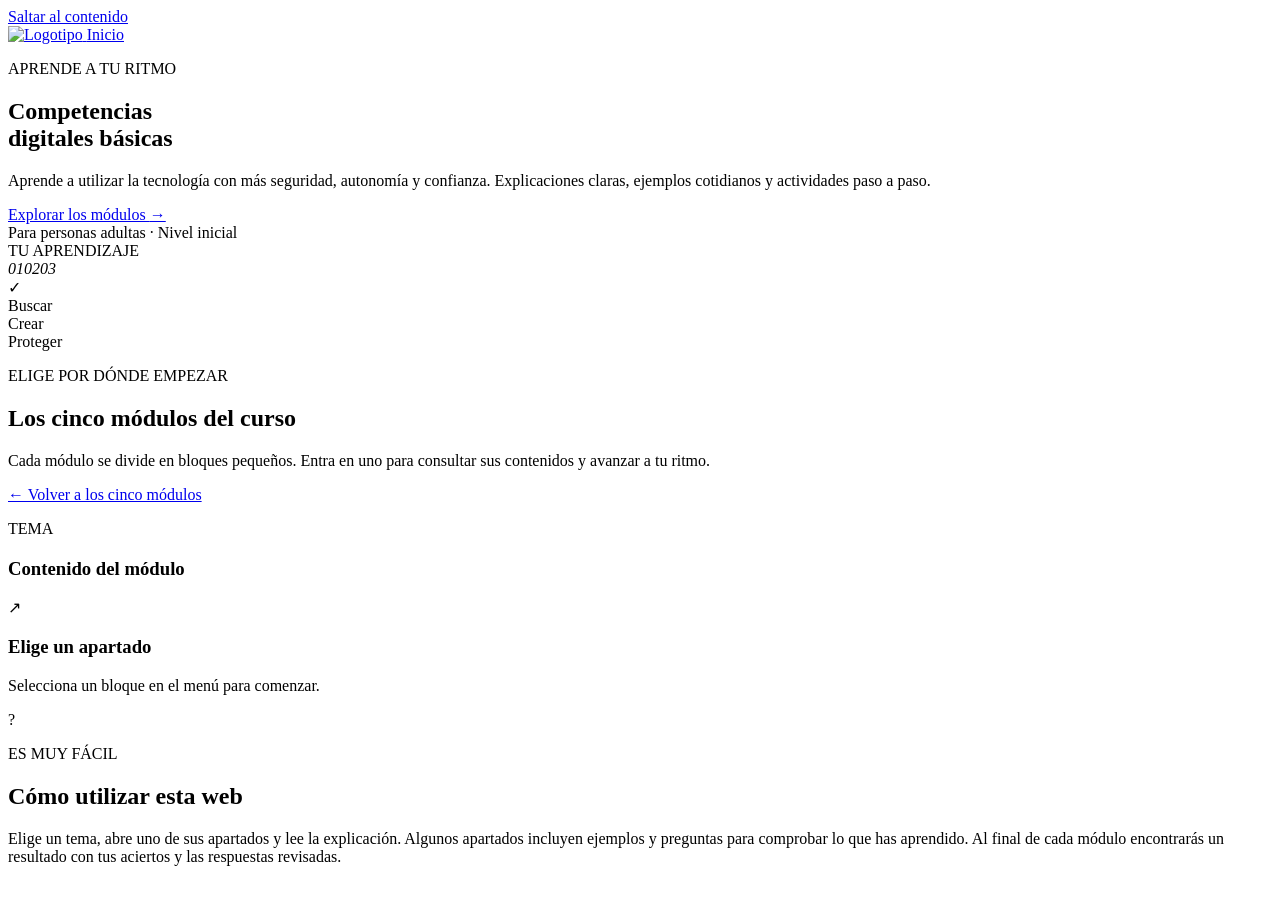
==== index.html @ b1f0e69e "Add files via upload" ====
<!doctype html>
<html lang="es">
<head>
  <meta charset="utf-8">
  <meta name="viewport" content="width=device-width, initial-scale=1">
  <meta name="description" content="Competencias digitales básicas: aprende a buscar información, comunicarte, crear contenidos, protegerte y resolver problemas digitales.">
  <title>Competencias digitales básicas</title>
  <link rel="preconnect" href="https://fonts.googleapis.com">
  <link rel="preconnect" href="https://fonts.gstatic.com" crossorigin>
  <link href="https://fonts.googleapis.com/css2?family=Anton&family=Poppins:wght@400;500;600;700&display=swap" rel="stylesheet">
  <link rel="stylesheet" href="css/estilos.css">
</head>
<body>
  <a class="skip-link" href="#contenido">Saltar al contenido</a>
  <header class="site-header">
    <div class="brand-home">
      <a class="brand" href="#inicio" id="homeLink" aria-label="Ir al inicio">
        <img src="img/logo.jpg" alt="Logotipo" class="brand-logo">
      </a>
      <a class="home-link" href="#inicio" id="homeTextLink">Inicio</a>
    </div>
  </header>

  <main id="contenido">
    <section id="inicio" class="hero">
      <div class="hero-copy">
        <p class="eyebrow">APRENDE A TU RITMO</p>
        <h1>Competencias<br><span>digitales básicas</span></h1>
        <p class="hero-intro">Aprende a utilizar la tecnología con más seguridad, autonomía y confianza. Explicaciones claras, ejemplos cotidianos y actividades paso a paso.</p>
        <a class="button button-primary" href="#temas">Explorar los módulos <span aria-hidden="true">→</span></a>
        <div class="hero-note"><span class="note-dot"></span> Para personas adultas · Nivel inicial</div>
      </div>
      <div class="hero-art" aria-hidden="true">
        <div class="art-orbit orbit-one"></div><div class="art-orbit orbit-two"></div>
        <div class="device">
          <div class="device-top"><span></span><span></span><span></span></div>
          <div class="device-screen">
            <div class="screen-label">TU APRENDIZAJE</div>
            <div class="screen-bar"></div><div class="screen-bar short"></div>
            <div class="screen-cards"><i>01</i><i>02</i><i>03</i></div>
            <div class="screen-check">✓</div>
          </div>
        </div>
        <div class="floating-chip chip-blue">Buscar</div>
        <div class="floating-chip chip-orange">Crear</div>
        <div class="floating-chip chip-green">Proteger</div>
      </div>
    </section>

    <section id="temas" class="section topics-section">
      <div class="section-heading">
        <div><p class="eyebrow">ELIGE POR DÓNDE EMPEZAR</p><h2>Los cinco módulos del curso</h2></div>
        <p class="section-description">Cada módulo se divide en bloques pequeños. Entra en uno para consultar sus contenidos y avanzar a tu ritmo.</p>
      </div>
      <div id="topicGrid" class="topic-grid" aria-live="polite"></div>
    </section>

    <section id="learningView" class="learning-view hidden" aria-live="polite">
      <div class="breadcrumbs"><a href="#temas" id="backToTopics">← Volver a los cinco módulos</a><span id="crumbTopic"></span></div>
      <div class="learning-header">
        <div><p class="eyebrow" id="learningEyebrow">TEMA</p><h2 id="learningTitle"></h2><p id="learningIntro" class="section-description"></p></div>

      </div>
      <div class="learning-layout">
        <aside class="lesson-sidebar">
          <h3>Contenido del módulo</h3>
          <div id="lessonList" class="lesson-list"></div>
        </aside>
        <article id="lessonContent" class="lesson-content">
          <div class="empty-state"><span class="empty-icon">↗</span><h3>Elige un apartado</h3><p>Selecciona un bloque en el menú para comenzar.</p></div>
        </article>
      </div>
    </section>

    <section id="ayuda" class="section help-section">
      <div class="help-card">
        <div class="help-icon">?</div>
        <div><p class="eyebrow">ES MUY FÁCIL</p><h2>Cómo utilizar esta web</h2><p>Elige un tema, abre uno de sus apartados y lee la explicación. Algunos apartados incluyen ejemplos y preguntas para comprobar lo que has aprendido. Al final de cada módulo encontrarás un resultado con tus aciertos y las respuestas revisadas.</p></div>
      </div>
    </section>
  </main>


  <script src="js/app.js"></script>
</body>
</html>
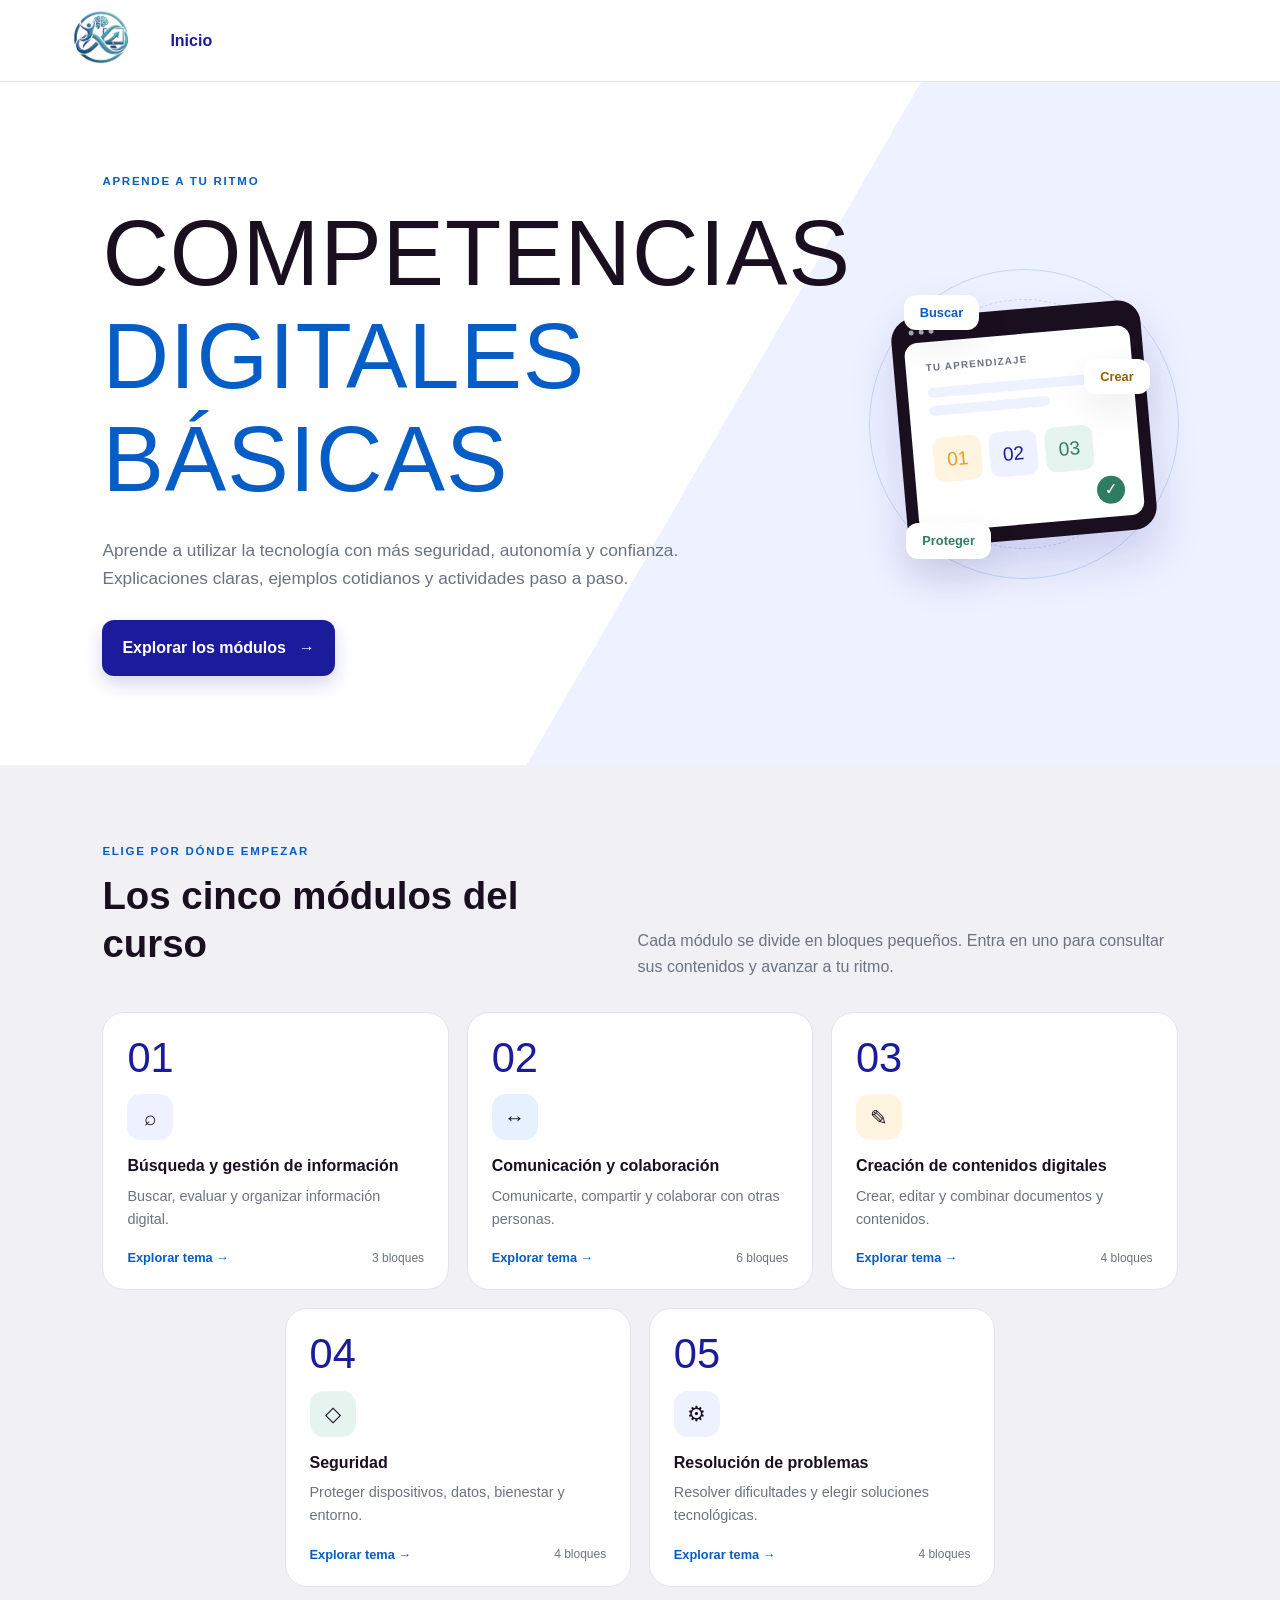
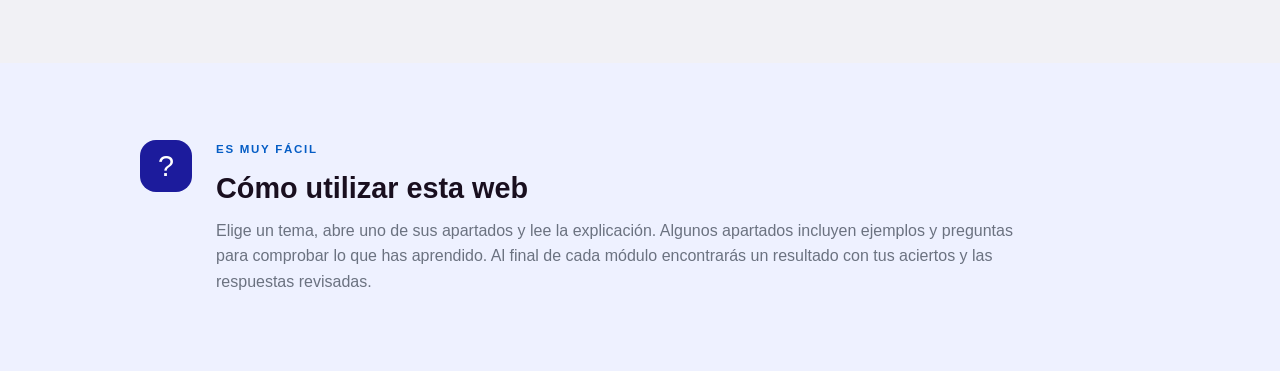
==== commit ba85daa5: "Add files via upload" ====
--- a/index.html
+++ b/index.html
@@ -28,7 +28,6 @@
         <h1>Competencias<br><span>digitales básicas</span></h1>
         <p class="hero-intro">Aprende a utilizar la tecnología con más seguridad, autonomía y confianza. Explicaciones claras, ejemplos cotidianos y actividades paso a paso.</p>
         <a class="button button-primary" href="#temas">Explorar los módulos <span aria-hidden="true">→</span></a>
-        <div class="hero-note"><span class="note-dot"></span> Para personas adultas · Nivel inicial</div>
       </div>
       <div class="hero-art" aria-hidden="true">
         <div class="art-orbit orbit-one"></div><div class="art-orbit orbit-two"></div>
--- a/css/estilos.css
+++ b/css/estilos.css
@@ -0,0 +1,108 @@
+:root{
+  --purple:#1C1B9C;--blue:#055DC5;--orange:#EF9C1B;--ink:#190F1F;--gray:#6B7280;
+  --bg:#F1F1F5;--lavender:#EEF1FF;--cream:#FFF4DF;--green:#2E7D63;--white:#FFFFFF;
+  --border:#E2E4ED;--shadow:0 14px 40px rgba(25,15,31,.08);--radius:22px;
+}
+*{box-sizing:border-box}html{scroll-behavior:smooth;scroll-padding-top:92px}
+body{margin:0;background:var(--bg);color:var(--ink);font-family:Aptos,Arial,sans-serif;line-height:1.6}
+a{color:inherit}button,input{font:inherit}.sr-only{position:absolute;width:1px;height:1px;padding:0;margin:-1px;overflow:hidden;clip:rect(0,0,0,0);white-space:nowrap;border:0}
+.skip-link{position:absolute;left:-9999px;top:1rem;background:white;padding:.8rem;z-index:100}.skip-link:focus{left:1rem}
+.site-header{height:82px;padding:0 clamp(1.2rem,5vw,5rem);display:flex;align-items:center;justify-content:space-between;background:rgba(255,255,255,.94);border-bottom:1px solid var(--border);position:sticky;top:0;z-index:20;backdrop-filter:blur(12px)}
+.brand{display:flex;align-items:center;text-decoration:none;flex:0 0 auto}.brand-logo{display:block;width:76px;height:62px;object-fit:contain;object-position:left center}
+.main-nav{display:flex;gap:1.8rem;align-items:center}.main-nav a{text-decoration:none;color:var(--gray);font-weight:600;font-size:.9rem}.main-nav a:hover,.main-nav a:focus{color:var(--blue)}.menu-toggle{display:none;border:0;background:transparent;font-size:1.5rem}
+.hero{min-height:510px;padding:clamp(3rem,7vw,6.8rem) clamp(1.2rem,8vw,8rem);display:grid;grid-template-columns:1.1fr .9fr;align-items:center;gap:3rem;background:linear-gradient(120deg,#fff 0%,#fff 55%,#EEF1FF 55%,#EEF1FF 100%);overflow:hidden}
+.eyebrow{margin:0 0 .75rem;color:var(--blue);font-family:Poppins,sans-serif;font-size:.72rem;font-weight:700;letter-spacing:.15em}
+h1,h2,h3,p{margin-top:0}h1{font-family:Anton,Impact,sans-serif;font-weight:400;text-transform:uppercase;font-size:clamp(3.5rem,7.2vw,6.5rem);line-height:1.12;letter-spacing:.01em;margin-bottom:1.6rem}h1 span{color:var(--blue)}h2,h3{font-family:Poppins,sans-serif;line-height:1.25}h2{font-size:clamp(1.8rem,3vw,2.6rem);margin-bottom:.7rem}h3{font-size:1.05rem}
+.hero-intro{max-width:590px;color:var(--gray);font-size:1.08rem;margin-bottom:1.7rem}.button{display:inline-flex;align-items:center;gap:.8rem;border-radius:12px;padding:.95rem 1.25rem;text-decoration:none;font-family:Poppins,sans-serif;font-weight:600;border:0;cursor:pointer}.button-primary{background:var(--purple);color:white;box-shadow:0 8px 18px rgba(28,27,156,.18)}.button-primary:hover{background:var(--blue)}.hero-note{margin-top:1.4rem;color:var(--gray);font-size:.85rem;display:flex;gap:.55rem;align-items:center}.note-dot{width:8px;height:8px;background:var(--green);border-radius:50%}
+.hero-art{height:330px;position:relative;display:grid;place-items:center}.art-orbit{position:absolute;border:1px solid rgba(5,93,197,.18);border-radius:50%;width:310px;height:310px}.orbit-two{width:250px;height:250px;border-style:dashed}.device{position:relative;width:250px;height:230px;background:var(--ink);padding:12px;border-radius:23px;transform:rotate(-5deg);box-shadow:0 24px 45px #1c1b9c2b}.device-top{height:13px;display:flex;gap:5px;padding-left:6px}.device-top span{height:5px;width:5px;border-radius:50%;background:#A8A9B8}.device-screen{height:190px;background:white;border-radius:13px;padding:20px;position:relative}.screen-label{font:700 .62rem Poppins,sans-serif;color:var(--gray);letter-spacing:.12em}.screen-bar{height:10px;background:var(--lavender);border-radius:5px;margin-top:15px}.screen-bar.short{width:65%;margin-top:8px}.screen-cards{display:flex;gap:8px;margin-top:22px}.screen-cards i{font:400 1.2rem Anton,sans-serif;font-style:normal;display:grid;place-items:center;width:48px;height:45px;border-radius:10px;background:var(--cream);color:var(--orange)}.screen-cards i:nth-child(2){background:var(--lavender);color:var(--purple)}.screen-cards i:nth-child(3){background:#E5F4EE;color:var(--green)}.screen-check{position:absolute;right:18px;bottom:13px;background:var(--green);color:white;border-radius:50%;width:28px;height:28px;display:grid;place-items:center}.floating-chip{position:absolute;background:white;padding:.65rem 1rem;border-radius:12px;box-shadow:var(--shadow);font:600 .8rem Poppins,sans-serif}.chip-blue{top:36px;left:2% ;color:var(--blue)}.chip-orange{right:0;top:100px;color:#9A5D00}.chip-green{bottom:30px;left:3%;color:var(--green)}
+.section{padding:clamp(3rem,6vw,5rem) clamp(1.2rem,8vw,8rem)}.topics-section{background:var(--bg)}.section-heading{display:flex;justify-content:space-between;gap:2rem;align-items:end;margin-bottom:2rem}.section-description{max-width:540px;color:var(--gray);margin-bottom:0}.topic-grid{display:grid;grid-template-columns:repeat(6,1fr);gap:1.1rem}.topic-card{grid-column:span 2;text-align:left;border:1px solid var(--border);border-radius:var(--radius);background:white;padding:1.5rem;min-height:230px;display:flex;flex-direction:column;align-items:flex-start;cursor:pointer;transition:transform .2s,box-shadow .2s,border-color .2s;color:var(--ink)}.topic-card:nth-child(4){grid-column:2/span 2}.topic-card:nth-child(5){grid-column:4/span 2}.topic-card:hover,.topic-card:focus-visible{transform:translateY(-4px);box-shadow:var(--shadow);border-color:#C4C9F5;outline:none}.topic-number{font:400 2.6rem Anton,Impact,sans-serif;color:var(--purple);line-height:1;margin-bottom:1rem}.topic-icon{width:46px;height:46px;border-radius:14px;display:grid;place-items:center;font-size:1.3rem;background:var(--lavender);margin-bottom:1rem}.topic-card:nth-child(2) .topic-icon{background:#E6F0FF}.topic-card:nth-child(3) .topic-icon{background:var(--cream)}.topic-card:nth-child(4) .topic-icon{background:#E5F4EE}.topic-card h3{font-size:1rem;margin-bottom:.55rem}.topic-card p{color:var(--gray);font-size:.9rem;margin-bottom:1.2rem}.card-bottom{display:flex;justify-content:space-between;align-items:center;width:100%;margin-top:auto;color:var(--blue);font:600 .8rem Poppins,sans-serif}.card-count{color:var(--gray);font:400 .75rem Aptos,Arial,sans-serif}
+.learning-view{padding:2.5rem clamp(1.2rem,7vw,7rem) 5rem;background:white;min-height:65vh}.hidden{display:none!important}.breadcrumbs{display:flex;gap:1rem;align-items:center;flex-wrap:wrap;font-size:.85rem;color:var(--gray);margin-bottom:2rem}.breadcrumbs a{color:var(--blue);font-weight:600;text-decoration:none}.learning-header{display:flex;justify-content:space-between;gap:2rem;align-items:end;padding-bottom:2rem;border-bottom:1px solid var(--border)}.learning-header h2{max-width:700px}.progress-panel{width:min(300px,100%);background:var(--lavender);border-radius:16px;padding:1rem 1.2rem;flex-shrink:0}.progress-top{display:flex;justify-content:space-between;font-size:.85rem;margin-bottom:.65rem}.progress-top strong{color:var(--purple)}.progress-track{height:8px;background:#D8DDF8;border-radius:9px;overflow:hidden}.progress-fill{height:100%;width:0;background:var(--green);border-radius:9px;transition:width .25s}.progress-panel small{display:block;color:var(--gray);font-size:.75rem;margin-top:.6rem}
+.learning-layout{display:grid;grid-template-columns:290px minmax(0,1fr);gap:2rem;padding-top:2rem}.lesson-sidebar{background:var(--bg);border-radius:18px;padding:1.25rem;height:max-content}.lesson-sidebar h3{margin:0 0 1rem}.lesson-list{display:grid;gap:.5rem}.lesson-button{display:flex;align-items:flex-start;gap:.65rem;text-align:left;border:1px solid transparent;background:transparent;padding:.8rem;border-radius:10px;cursor:pointer;color:var(--ink);font-size:.88rem}.lesson-button:hover,.lesson-button.active{background:white;border-color:var(--border)}.lesson-button.active{color:var(--purple);font-weight:700}.lesson-status{flex:0 0 20px;width:20px;height:20px;border:1px solid #B7B9C7;border-radius:50%;display:grid;place-items:center;font-size:.7rem;margin-top:1px}.lesson-button.completed .lesson-status{background:var(--green);color:white;border-color:var(--green)}.lesson-content{min-width:0;border:1px solid var(--border);border-radius:20px;padding:clamp(1.2rem,3vw,2.5rem);align-self:start}.lesson-kicker{font:700 .72rem Poppins,sans-serif;color:var(--blue);letter-spacing:.12em}.lesson-content h3{font-size:1.65rem;margin:.5rem 0 1rem}.lesson-content p{color:#45404A}.concept-box{background:var(--lavender);border-left:4px solid var(--purple);padding:1rem 1.2rem;border-radius:0 12px 12px 0;margin:1.3rem 0}.concept-box strong,.example-box strong{display:block;font:700 .75rem Poppins,sans-serif;letter-spacing:.06em;margin-bottom:.35rem}.concept-box p,.example-box p{margin:0}.example-box{background:var(--cream);padding:1rem 1.2rem;border-radius:14px;margin:1rem 0}.subtopic-list{padding-left:1.2rem;color:#45404A}.subtopic-list li{margin:.4rem 0}.quiz-box{margin-top:1.5rem;padding:1.25rem;background:#F8F8FB;border:1px solid var(--border);border-radius:14px}.quiz-box h4{font-family:Poppins,sans-serif;margin:0 0 .8rem}.quiz-options{display:grid;gap:.55rem}.quiz-option{display:flex;gap:.6rem;align-items:start;background:white;border:1px solid var(--border);padding:.7rem .8rem;border-radius:10px;cursor:pointer}.quiz-option:has(input:checked){border-color:var(--blue)}.quiz-feedback{margin:.75rem 0 0;font-weight:600;font-size:.9rem}.lesson-actions{display:flex;justify-content:space-between;gap:1rem;align-items:center;margin-top:2rem;padding-top:1.3rem;border-top:1px solid var(--border)}.button-secondary{background:white;border:1px solid var(--border);color:var(--ink)}.button-secondary:hover{border-color:var(--blue)}.button-complete{background:var(--green);color:white}.button:disabled{opacity:.4;cursor:not-allowed}.empty-state{text-align:center;padding:3rem 1rem;color:var(--gray)}.empty-icon{display:grid;place-items:center;margin:0 auto 1rem;width:52px;height:52px;border-radius:16px;background:var(--lavender);font-size:1.5rem;color:var(--purple)}
+.help-section{background:var(--lavender)}.help-card{max-width:1000px;margin:auto;display:flex;gap:1.5rem;align-items:flex-start}.help-icon{flex:0 0 52px;height:52px;border-radius:16px;background:var(--purple);color:white;display:grid;place-items:center;font:400 1.8rem Anton,sans-serif}.help-card h2{font-size:1.8rem}.help-card p:last-child{color:var(--gray);max-width:800px;margin-bottom:0}.site-footer{background:var(--ink);color:white;padding:2rem clamp(1.2rem,5vw,5rem);display:flex;justify-content:space-between;align-items:center;gap:1rem;flex-wrap:wrap}.footer-brand .brand-mark{background:var(--orange);color:var(--ink)}.footer-brand small,.site-footer>span{color:#C4C0CA}.site-footer p{margin:0;color:#E5E2E9;font-size:.9rem}.site-footer>span{font-size:.8rem}
+@media(max-width:850px){.hero{grid-template-columns:1fr .8fr;padding-left:2rem;padding-right:2rem}.hero-art{transform:scale(.85)}.section-heading{display:block}.section-description{margin-top:.8rem}.topic-grid{grid-template-columns:repeat(2,1fr)}.topic-card,.topic-card:nth-child(4),.topic-card:nth-child(5){grid-column:auto}.topic-card:last-child{grid-column:1/-1}.learning-header{display:block}.progress-panel{margin-top:1.5rem}.learning-layout{grid-template-columns:1fr}.lesson-sidebar{padding:1rem}.lesson-list{grid-template-columns:repeat(2,1fr)}}
+@media(max-width:600px){.site-header{height:72px}.menu-toggle{display:block}.main-nav{display:none;position:absolute;left:0;right:0;top:71px;padding:1rem 1.25rem 1.25rem;background:white;border-bottom:1px solid var(--border);flex-direction:column;align-items:flex-start;gap:1rem}.main-nav.open{display:flex}.hero{grid-template-columns:1fr;background:linear-gradient(180deg,#fff 0%,#fff 60%,#EEF1FF 60%);padding:3rem 1.25rem 2rem;gap:1rem}.hero-art{height:280px;transform:scale(.9);margin-top:0}.hero h1{font-size:4rem;line-height:1.12;margin-bottom:1.5rem}.section{padding:3rem 1.25rem}.topic-grid{grid-template-columns:1fr}.topic-card,.topic-card:nth-child(4),.topic-card:nth-child(5),.topic-card:last-child{grid-column:auto;min-height:195px}.learning-view{padding:2rem 1rem 3rem}.lesson-list{grid-template-columns:1fr}.lesson-actions{align-items:stretch;flex-wrap:wrap}.lesson-actions .button{justify-content:center;flex:1}.help-card{display:block}.help-icon{margin-bottom:1rem}.site-footer{align-items:flex-start;flex-direction:column}}
+@media(prefers-reduced-motion:reduce){html{scroll-behavior:auto}*,*::before,*::after{transition:none!important}}
+
+
+/* Ampliación didáctica: explicación, analogía, ejemplos resueltos y retos */
+.content-columns{display:grid;grid-template-columns:repeat(2,minmax(0,1fr));gap:1rem;margin:1.25rem 0}
+.content-panel,.analogy-panel{padding:1.15rem 1.25rem;border-radius:16px;background:#F1F1F5;border:1px solid #e0e2ee}
+.analogy-panel{background:#EEF1FF;border-color:#dce2ff}
+.content-panel h4,.analogy-panel h4,.practice-box h4{margin:0 0 .55rem;color:#1C1B9C;font-family:'Poppins',sans-serif;font-size:1rem}
+.content-panel p,.analogy-panel p,.practice-box p{margin:0;line-height:1.65}
+.resolved-steps{list-style:none;padding:0;margin:1rem 0 1.5rem;display:grid;gap:.8rem;counter-reset:resolved}
+.resolved-steps li{counter-increment:resolved;position:relative;padding:1rem 1rem 1rem 3.3rem;background:#fff;border:1px solid #e4e5ef;border-radius:14px}
+.resolved-steps li:before{content:counter(resolved);position:absolute;left:1rem;top:1rem;display:grid;place-items:center;width:1.7rem;height:1.7rem;border-radius:50%;background:#1C1B9C;color:white;font-weight:700}
+.resolved-steps p{margin:.35rem 0 0;line-height:1.6}
+.practice-box{margin:1.25rem 0;padding:1.2rem 1.3rem;border-radius:16px;background:#FFF4DF;border:1px solid #f5dfb3}
+.task-details{margin:1rem 0;padding:1rem 1.2rem;border:1px solid #d9dcef;border-radius:14px;background:#fff}
+.task-details summary{cursor:pointer;color:#1C1B9C;font-weight:700}
+.task-details p{line-height:1.6}
+.muted-note{color:#6B7280;font-size:.9rem}
+@media(max-width:700px){.content-columns{grid-template-columns:1fr}.resolved-steps li{padding-left:3rem}}
+
+
+.solution-details{margin-top:1rem;padding:1rem 1.1rem;border:1px solid #cbd5e1;border-radius:12px;background:#f8fafc}
+.solution-details summary{cursor:pointer;font-weight:700;color:#1C1B9C}
+.solution-details p{line-height:1.6;margin:.6rem 0 0}
+
+/* Accesos directos a los cinco módulos en la parte superior */
+.module-shortcuts{position:sticky;top:0;z-index:30;display:flex;align-items:center;gap:1rem;padding:.65rem clamp(1rem,3vw,2.5rem);background:#fff;border-bottom:1px solid #e3e4ee;box-shadow:0 4px 14px rgba(25,15,31,.05)}
+.module-shortcuts-label{font-family:'Poppins',sans-serif;font-size:.72rem;font-weight:700;letter-spacing:.09em;color:#6B7280;white-space:nowrap}
+.module-shortcuts-list{display:flex;gap:.5rem;overflow-x:auto;flex:1;padding:.15rem 0;scrollbar-width:thin}
+.module-shortcuts-list button{flex:0 0 auto;max-width:260px;border:1px solid #dfe2f0;border-radius:999px;background:#F1F1F5;color:#190F1F;padding:.6rem .85rem;font-family:'Poppins',sans-serif;font-size:.78rem;font-weight:600;cursor:pointer;transition:background .18s,color .18s,border-color .18s}
+.module-shortcuts-list button:hover,.module-shortcuts-list button:focus-visible{background:#1C1B9C;border-color:#1C1B9C;color:#fff;outline:none}
+@media(max-width:700px){.module-shortcuts{align-items:flex-start;flex-direction:column;gap:.4rem;padding:.55rem .8rem}.module-shortcuts-list{width:100%}.module-shortcuts-list button{font-size:.73rem;padding:.5rem .75rem}}
+
+/* Cuestionario secuencial por módulo y pantalla de resultados */
+.quiz-progress{display:inline-block;margin:.5rem 0 1rem;padding:.35rem .7rem;border-radius:999px;background:#EEF1FF;color:#1C1B9C;font-weight:700;font-size:.85rem}
+.quiz-result-score{display:flex;align-items:center;gap:1rem;padding:1.2rem;margin:1rem 0 1.5rem;border-radius:16px;background:#EEF1FF;color:#1C1B9C}
+.quiz-result-score strong{font-family:'Anton',sans-serif;font-size:2.5rem;line-height:1}
+.quiz-result-score span{font-weight:600}
+.quiz-review-list{display:grid;gap:.8rem;padding:0;list-style:none}
+.quiz-review-list li{display:flex;gap:.8rem;padding:1rem;border-radius:14px;border:1px solid #e1e3ec;background:#fff}
+.quiz-review-icon{display:grid;place-items:center;flex:0 0 2rem;height:2rem;border-radius:50%;font-size:1.25rem;font-weight:800}
+.quiz-review-correct .quiz-review-icon{background:#e3f4eb;color:#2E7D63}
+.quiz-review-wrong .quiz-review-icon{background:#fee2e2;color:#dc2626}
+.quiz-review-list p{margin:.35rem 0 0;line-height:1.5}
+.quiz-right-answer{font-weight:700;color:#dc2626}
+.quiz-explanation{color:#6B7280}
+
+@media(max-width:700px){.brand-logo{width:62px;height:52px}.site-header{gap:.8rem}}
+
+/* Cabecera simplificada: logotipo e Inicio */
+.brand-home{display:flex;align-items:center;gap:1rem;min-width:0}
+.home-link{font-family:'Poppins',sans-serif;font-weight:700;color:#1C1B9C;text-decoration:none;font-size:1rem;padding:.55rem .9rem;border-radius:10px}
+.home-link:hover,.home-link:focus-visible{background:#EEF1FF;outline:none}
+.site-header{justify-content:flex-start}
+.brand-logo{object-fit:contain;display:block}
+
+
+/* Reto de aplicación y solución orientativa */
+.task-panel {
+  border: 1px solid #d9def8;
+  border-radius: 14px;
+  padding: 1rem 1.1rem;
+  background: #f8f8ff;
+  margin: 1rem 0;
+}
+.task-panel h4 { margin-top: 0; }
+.solution-details {
+  margin-top: .85rem;
+  border-top: 1px solid #d9def8;
+  padding-top: .8rem;
+}
+.solution-details summary {
+  color: #1C1B9C;
+  font-weight: 700;
+  cursor: pointer;
+  padding: .35rem 0;
+}
+.solution-content {
+  background: #eef1ff;
+  border-left: 4px solid #2E7D63;
+  border-radius: 8px;
+  padding: .75rem 1rem;
+  margin-top: .65rem;
+}
+.solution-content p { margin: 0; }
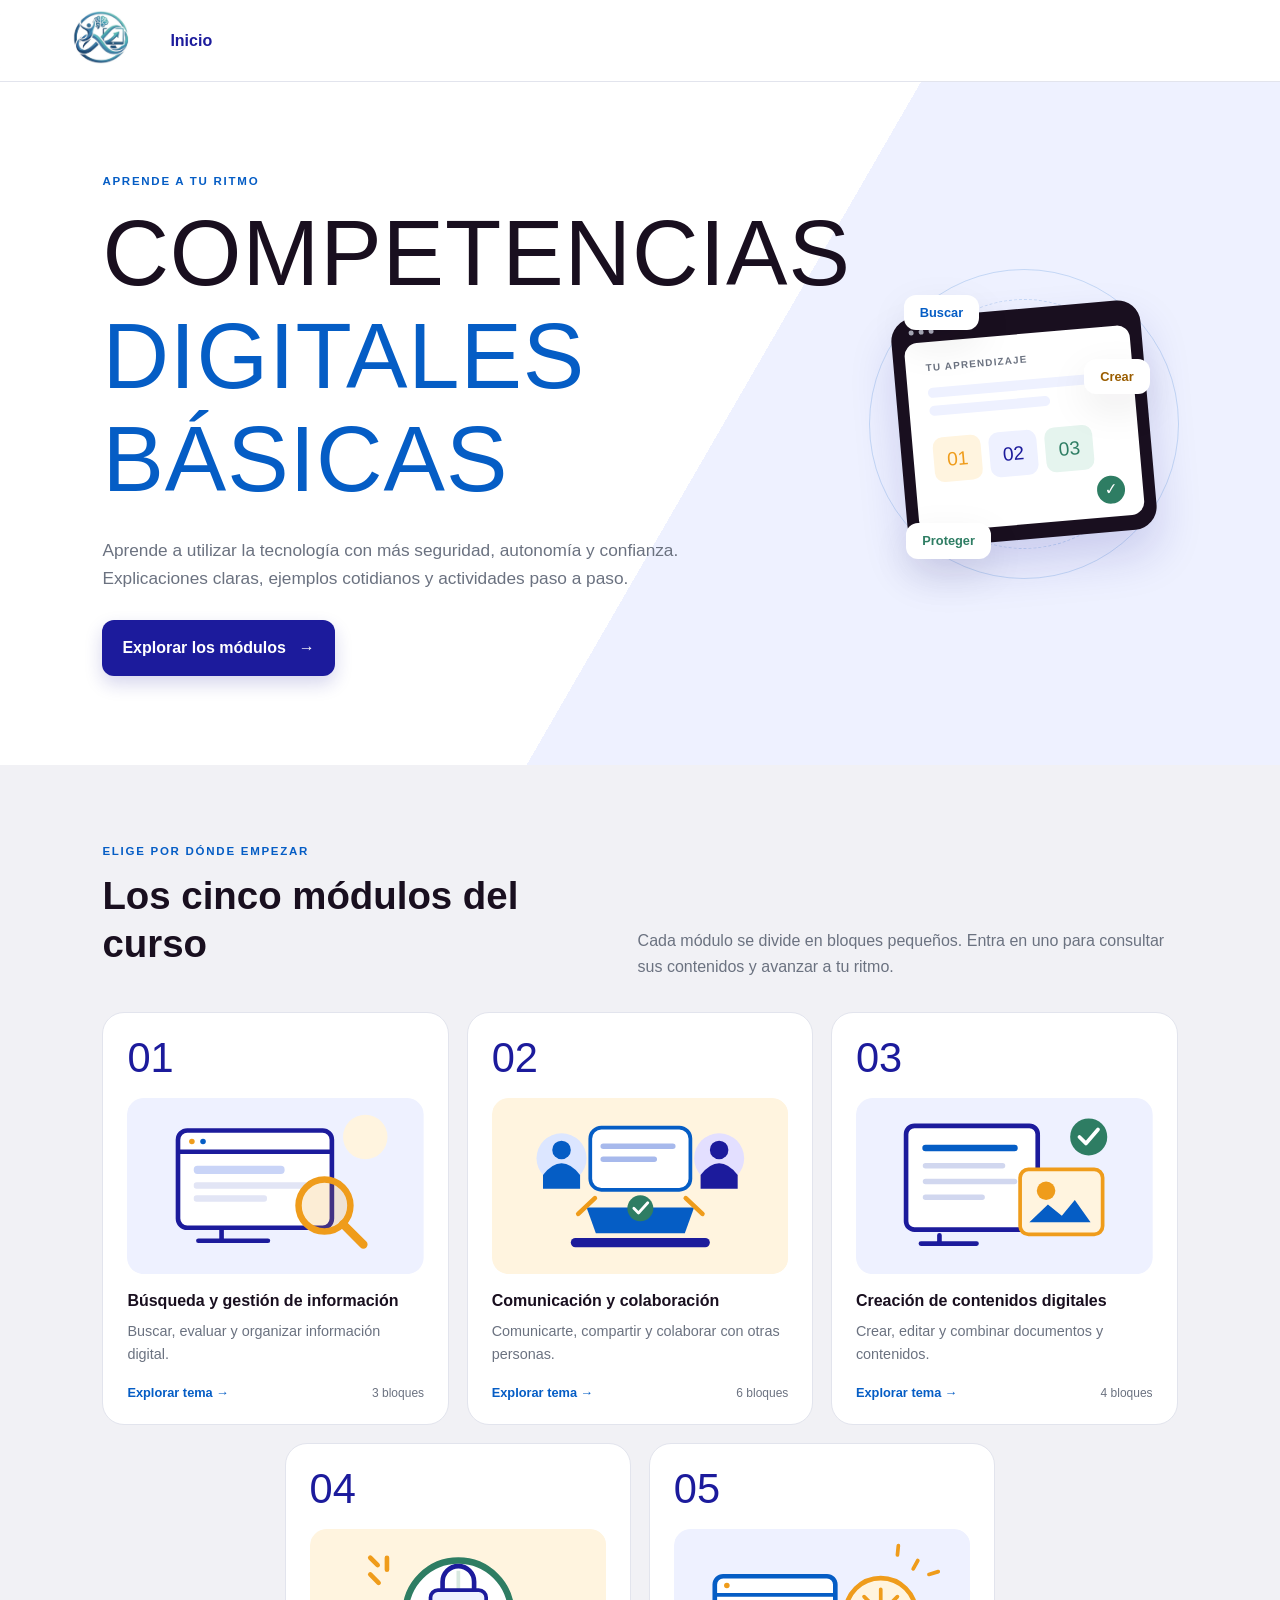
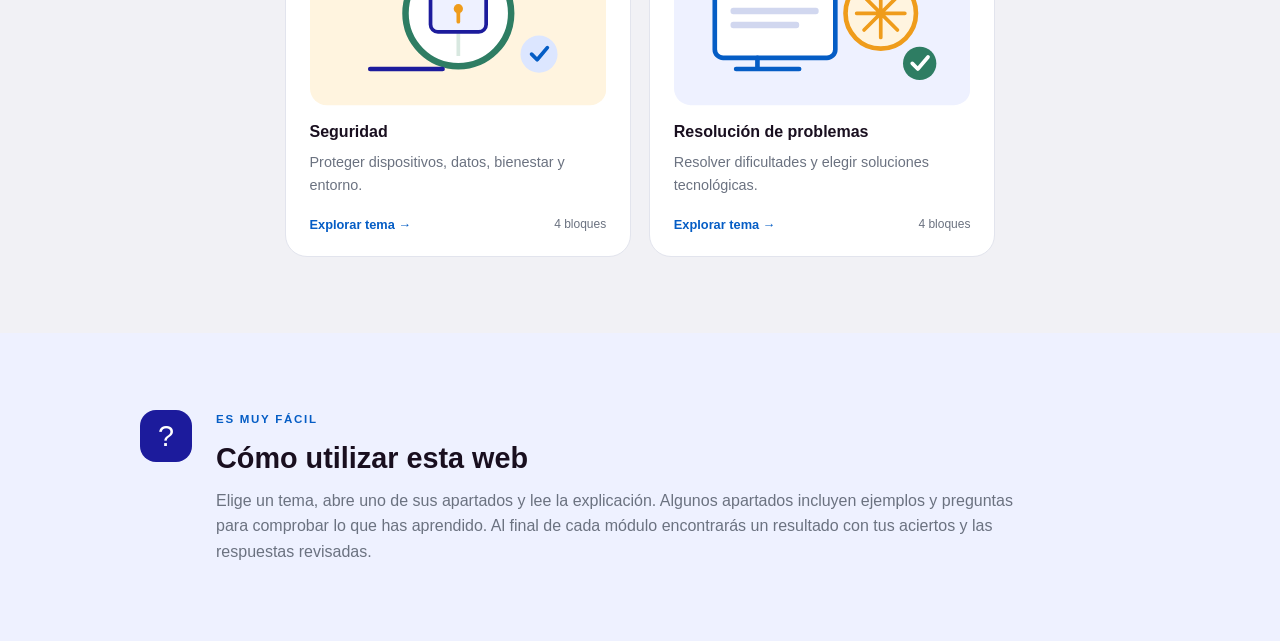
==== commit 83cf1b23: "Add files via upload" ====
--- a/index.html
+++ b/index.html
@@ -8,7 +8,7 @@
   <link rel="preconnect" href="https://fonts.googleapis.com">
   <link rel="preconnect" href="https://fonts.gstatic.com" crossorigin>
   <link href="https://fonts.googleapis.com/css2?family=Anton&family=Poppins:wght@400;500;600;700&display=swap" rel="stylesheet">
-  <link rel="stylesheet" href="css/estilos.css">
+  <link rel="stylesheet" href="css/estilos.css?v=20261015b">
 </head>
 <body>
   <a class="skip-link" href="#contenido">Saltar al contenido</a>
@@ -80,6 +80,6 @@
   </main>
 
 
-  <script src="js/app.js"></script>
+  <script src="js/app.js?v=20261015b"></script>
 </body>
 </html>
--- a/css/estilos.css
+++ b/css/estilos.css
@@ -106,3 +106,10 @@
   margin-top: .65rem;
 }
 .solution-content p { margin: 0; }
+
+/* Ilustraciones vectoriales de los cinco módulos */
+.topic-card{position:relative;overflow:hidden;transition:transform .18s ease,box-shadow .18s ease,border-color .18s ease}
+.topic-card:hover,.topic-card:focus-visible{transform:translateY(-4px);box-shadow:0 18px 38px rgba(25,15,31,.12);border-color:#C7CCF2}
+.topic-illustration{display:block;width:100%;height:auto;min-height:150px;aspect-ratio:320/190;object-fit:contain;border-radius:15px;margin:.25rem 0 1.05rem;flex:0 0 auto}
+.topic-number{z-index:1}
+@media (prefers-reduced-motion:reduce){.topic-card{transition:none}.topic-card:hover,.topic-card:focus-visible{transform:none}}
